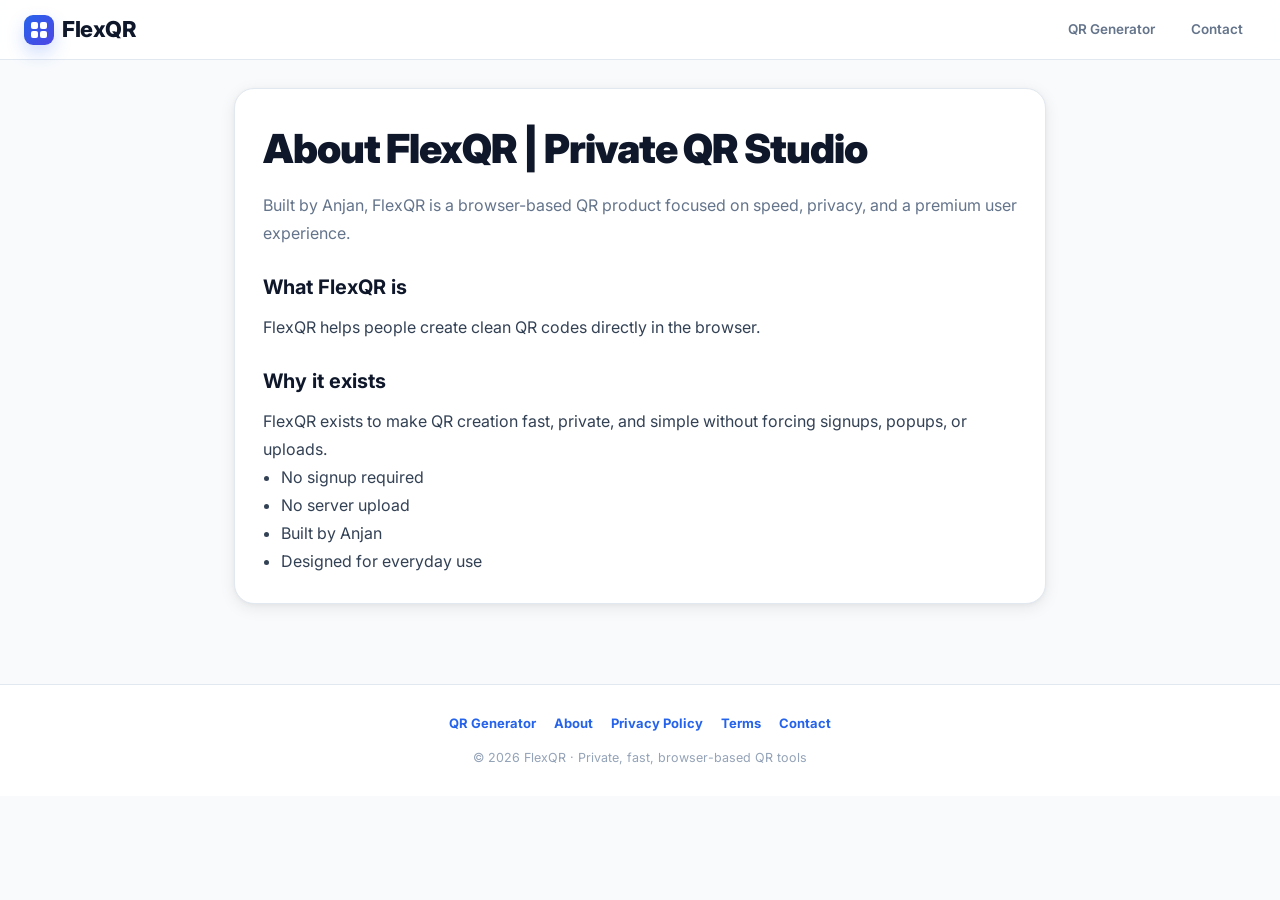
==== about.html @ efc8a1e5 "Initial FlexQR website upload" ====
<!DOCTYPE html>
<html lang="en">
<head>
<meta charset="UTF-8" />
<meta name="viewport" content="width=device-width, initial-scale=1.0" />
<title>About FlexQR | Private QR Studio | FlexQR</title>
<meta name="description" content="FlexQR page" />
<link rel="preconnect" href="https://fonts.googleapis.com" />
<link href="https://fonts.googleapis.com/css2?family=Inter:wght@300;400;500;600;700;800;900&display=swap" rel="stylesheet" />
<style>
  :root {
    --blue: #2563eb;
    --blue-light: #3b82f6;
    --blue-pale: #eff6ff;
    --blue-mid: #dbeafe;
    --ink: #0f172a;
    --ink-soft: #334155;
    --ink-muted: #64748b;
    --ink-faint: #94a3b8;
    --line: #e2e8f0;
    --line-soft: #f1f5f9;
    --white: #ffffff;
    --surface: #f8fafc;
    --card: #ffffff;
    --radius-sm: 8px;
    --radius: 14px;
    --radius-lg: 20px;
    --radius-xl: 28px;
    --shadow-sm: 0 1px 3px rgba(0,0,0,.06), 0 1px 2px rgba(0,0,0,.04);
    --shadow: 0 4px 16px rgba(0,0,0,.08), 0 1px 4px rgba(0,0,0,.04);
    --shadow-lg: 0 12px 40px rgba(0,0,0,.10), 0 4px 12px rgba(0,0,0,.06);
    --transition: 180ms cubic-bezier(.4,0,.2,1);
  }
  *,*::before,*::after{box-sizing:border-box;margin:0;padding:0}
  html{scroll-behavior:smooth;font-size:16px}
  body{font-family:'Inter',sans-serif;background:var(--surface);color:var(--ink);line-height:1.6;-webkit-font-smoothing:antialiased}
  a{text-decoration:none}
  .navbar{position:sticky;top:0;z-index:100;background:rgba(255,255,255,.88);backdrop-filter:blur(16px);border-bottom:1px solid var(--line);padding:0 24px;height:60px;display:flex;align-items:center;justify-content:space-between}
  .nav-logo{font-weight:800;font-size:22px;color:var(--ink);letter-spacing:-.5px;display:flex;align-items:center;gap:8px}
  .nav-logo-mark{width:30px;height:30px;border-radius:9px;background:linear-gradient(135deg,var(--blue),#4f46e5);display:inline-flex;align-items:center;justify-content:center;box-shadow:0 8px 18px rgba(37,99,235,.22);flex-shrink:0}
  .nav-logo-mark .qr-mini{width:16px;height:16px;display:grid;grid-template-columns:repeat(2,1fr);gap:2px}
  .nav-logo-mark .qr-mini span{width:7px;height:7px;border-radius:2px;background:#fff;display:block}
  .nav-links{display:flex;gap:10px;flex-wrap:wrap;align-items:center}
  .nav-link{font-size:13.5px;font-weight:600;color:var(--ink-muted);padding:7px 12px;border-radius:8px;border:1px solid transparent;transition:all var(--transition)}
  .nav-link:hover{color:var(--ink);background:var(--line-soft);border-color:var(--line)}
  .btn{display:inline-flex;align-items:center;justify-content:center;gap:8px;padding:10px 16px;border-radius:10px;border:none;cursor:pointer;font:inherit;font-weight:700;transition:all var(--transition)}
  .btn-primary{background:var(--blue);color:#fff;box-shadow:0 2px 8px rgba(37,99,235,.25)}
  .btn-primary:hover{background:#1d4ed8;transform:translateY(-1px);box-shadow:0 4px 16px rgba(37,99,235,.35)}
  .btn-outline{background:#fff;color:var(--ink-soft);border:1.5px solid var(--line)}
  .btn-outline:hover{border-color:var(--blue-light);color:var(--blue);background:var(--blue-pale)}
  .hero{padding:56px 24px 40px;background:linear-gradient(180deg,#fff 0%,var(--surface) 100%);text-align:center}
  .hero-badge{display:inline-flex;align-items:center;gap:6px;background:var(--blue-pale);color:var(--blue);font-size:12.5px;font-weight:700;padding:5px 12px;border-radius:999px;border:1px solid var(--blue-mid);margin-bottom:18px;letter-spacing:.3px}
  .hero h1{font-size:clamp(28px,5vw,44px);font-weight:800;letter-spacing:-1px;line-height:1.15;color:var(--ink);margin-bottom:12px}
  .hero h1 span{color:var(--blue)}
  .hero p{font-size:16px;color:var(--ink-muted);max-width:560px;margin:0 auto 18px}
  .wrap{max-width:1160px;margin:0 auto;padding:0 20px 80px}
  .grid{display:grid;grid-template-columns:1.02fr .98fr;gap:22px;align-items:start}
  .card{background:var(--card);border:1px solid var(--line);border-radius:var(--radius-lg);box-shadow:var(--shadow);overflow:hidden}
  .card-header{padding:18px 22px 16px;border-bottom:1px solid var(--line);display:flex;align-items:center;justify-content:space-between;gap:12px}
  .card-title{font-size:15px;font-weight:800;letter-spacing:-.2px}
  .card-sub{font-size:12px;color:var(--ink-faint);margin-top:3px}
  .content{padding:22px}
  .field{margin-bottom:16px}
  .label{display:block;font-size:12.5px;font-weight:700;color:var(--ink-soft);margin-bottom:6px;letter-spacing:.2px}
  .hint{font-size:11.5px;color:var(--ink-faint);margin-top:4px;line-height:1.45}
  .input,.select,.textarea{width:100%;padding:10px 13px;border:1px solid var(--line);border-radius:var(--radius-sm);font:inherit;font-size:13.5px;color:var(--ink);background:#fff;transition:border-color var(--transition),box-shadow var(--transition);outline:none;appearance:none}
  .input:focus,.select:focus,.textarea:focus{border-color:var(--blue-light);box-shadow:0 0 0 3px rgba(59,130,246,.12)}
  .textarea{min-height:84px;resize:vertical}
  .row-2{display:grid;grid-template-columns:1fr 1fr;gap:12px}
  .slider-row{display:flex;align-items:center;gap:12px}
  .slider{flex:1;-webkit-appearance:none;height:4px;background:var(--line);border-radius:999px;outline:none;cursor:pointer}
  .slider::-webkit-slider-thumb{-webkit-appearance:none;width:16px;height:16px;border-radius:50%;background:var(--blue);border:2px solid #fff;box-shadow:0 1px 4px rgba(37,99,235,.3)}
  .slider-val{font-size:12px;font-weight:700;color:var(--blue);min-width:36px;text-align:right}
  .color-row{display:flex;gap:10px;align-items:center}
  .color-swatch{width:38px;height:38px;border-radius:8px;border:2px solid var(--line);overflow:hidden;cursor:pointer;flex-shrink:0;position:relative}
  .color-swatch input[type="color"]{position:absolute;inset:-6px;width:calc(100% + 12px);height:calc(100% + 12px);border:none;padding:0;cursor:pointer;opacity:0}
  .color-preview{width:100%;height:100%;border-radius:6px}
  .upload-zone{border:2px dashed var(--line);border-radius:var(--radius);padding:20px 16px;text-align:center;cursor:pointer;transition:all var(--transition);background:var(--surface)}
  .upload-zone:hover,.upload-zone.dragover{border-color:var(--blue-light);background:var(--blue-pale)}
  .upload-zone input[type=file]{display:none}
  .upload-icon{font-size:26px;margin-bottom:6px}
  .upload-text{font-size:13px;font-weight:700;color:var(--ink-soft)}
  .upload-hint{font-size:11.5px;color:var(--ink-faint);margin-top:3px;line-height:1.45}
  .layer-list{display:flex;flex-direction:column;gap:8px;margin-top:8px}
  .layer-item{border:1px solid var(--line);background:#fff;border-radius:12px;padding:10px 12px;display:flex;justify-content:space-between;gap:10px;align-items:center;cursor:pointer;transition:all var(--transition)}
  .layer-item.active{border-color:var(--blue);background:var(--blue-pale)}
  .layer-item small{color:var(--ink-faint)}
  .workspace-card{background:var(--surface);border:1px solid var(--line);border-radius:var(--radius-lg);box-shadow:var(--shadow);overflow:hidden;position:sticky;top:76px}
  .workspace-toolbar{padding:12px 14px;border-bottom:1px solid var(--line);display:flex;gap:8px;flex-wrap:wrap;background:#fff}
  .canvas-stage{min-height:620px;display:flex;align-items:center;justify-content:center;padding:20px;background:linear-gradient(180deg,#f8fafc,#eef2ff);position:relative;overflow:hidden}
  .canvas-area{width:min(100%,560px);aspect-ratio:1/1;background:#fff;border:1px solid var(--line);border-radius:18px;position:relative;overflow:hidden;box-shadow:0 20px 50px rgba(15,23,42,.08)}
  .stage-bg{position:absolute;inset:0;background:#fff;background-size:cover;background-position:center;opacity:1}
  .layer{position:absolute;user-select:none;touch-action:none;cursor:grab;transform-origin:center center}
  .layer.selected{outline:2px solid var(--blue);outline-offset:2px}
  .layer img{display:block;max-width:none;pointer-events:none}
  .layer .tag{position:absolute;left:0;top:-22px;font-size:11px;font-weight:700;color:var(--blue);background:#fff;border:1px solid var(--blue-mid);padding:2px 6px;border-radius:999px;display:none;white-space:nowrap}
  .layer.selected .tag{display:inline-flex}
  .handle{position:absolute;right:-7px;bottom:-7px;width:16px;height:16px;border-radius:50%;background:var(--blue);border:2px solid #fff;box-shadow:0 1px 4px rgba(37,99,235,.35);cursor:nwse-resize}
  .badge-row{display:flex;flex-wrap:wrap;gap:8px;margin-top:14px}
  .badge{display:inline-flex;align-items:center;gap:6px;background:#fff;border:1px solid var(--line);color:var(--ink-soft);padding:7px 10px;border-radius:999px;font-size:12px;font-weight:700}
  .badge strong{color:var(--blue)}
  .seo{max-width:860px;margin:0 auto 90px;padding:0 24px}
  .seo h2{font-size:28px;font-weight:800;letter-spacing:-.6px;color:var(--ink);text-align:center;margin-bottom:10px}
  .seo p.lead{text-align:center;color:var(--ink-muted);margin-bottom:28px}
  .seo-grid{display:grid;grid-template-columns:repeat(2,1fr);gap:18px}
  .seo-card{background:#fff;border:1px solid var(--line);border-radius:var(--radius-lg);padding:22px;box-shadow:var(--shadow-sm)}
  .seo-card h3{font-size:16px;font-weight:800;margin-bottom:8px}
  .faq-list{max-width:760px;margin:36px auto 0}
  .faq-item{border:1px solid var(--line);border-radius:14px;background:#fff;margin-bottom:10px;overflow:hidden;box-shadow:var(--shadow-sm)}
  .faq-q{width:100%;background:none;border:none;padding:16px 18px;text-align:left;display:flex;justify-content:space-between;align-items:center;gap:12px;font:inherit;font-size:14px;font-weight:700;color:var(--ink);cursor:pointer}
  .faq-a{max-height:0;overflow:hidden;transition:max-height .3s ease,padding .3s ease}
  .faq-item.open .faq-a{max-height:180px;padding:0 18px 16px}
  .footer{border-top:1px solid var(--line);padding:28px 24px;text-align:center;font-size:12.5px;color:var(--ink-faint);background:#fff}
  .footer-links{display:flex;gap:18px;justify-content:center;flex-wrap:wrap;margin-bottom:14px}
  .footer-links a{color:var(--blue);font-weight:700;font-size:13px}
  .section-strip{max-width:1160px;margin:0 auto 60px;padding:0 20px}
  .coming-strip-inner{border:1px solid var(--line);background:linear-gradient(180deg,#fff,var(--blue-pale));border-radius:20px;padding:16px 18px;box-shadow:var(--shadow-sm);display:flex;align-items:center;justify-content:space-between;gap:12px;flex-wrap:wrap}
  .coming-pill{display:inline-flex;align-items:center;background:#fff;border:1px solid var(--blue-mid);color:var(--blue);border-radius:999px;padding:6px 10px;font-size:12px;font-weight:800;letter-spacing:.2px}
  .coming-text{font-size:13px;color:var(--ink-soft);font-weight:600}
  @media (max-width: 980px){.grid{grid-template-columns:1fr}.workspace-card{position:static}.seo-grid{grid-template-columns:1fr}}
  @media (max-width: 640px){.hero{padding:36px 16px 28px}.row-2{grid-template-columns:1fr}.canvas-stage{min-height:520px;padding:12px}.workspace-toolbar,.content{padding:16px}.nav-links{gap:6px}.navbar{padding:0 16px}}

  .page{max-width:860px;margin:0 auto;padding:28px 24px 80px}
  .page-card{background:#fff;border:1px solid var(--line);border-radius:20px;box-shadow:var(--shadow);padding:28px}
  .page h1{font-size:clamp(28px,5vw,40px);font-weight:900;letter-spacing:-1px;margin-bottom:10px}
  .page p.lead{color:var(--ink-muted);margin-bottom:22px}
  .page h2{font-size:20px;margin:24px 0 10px}
  .page p,.page li{color:var(--ink-soft);line-height:1.75}
  .page ul{padding-left:18px}
</style>
</head>
<body>
<nav class="navbar">
  <a href="index.html" class="nav-logo"><span class="nav-logo-mark" aria-hidden="true"><span class="qr-mini"><span></span><span></span><span></span><span></span></span></span>FlexQR</a>
  <div class="nav-links"><a class="nav-link" href="index.html">QR Generator</a><a class="nav-link" href="contact.html">Contact</a></div>
</nav>
<div class="page">
  <div class="page-card">
    <h1>About FlexQR | Private QR Studio</h1>
    <p class="lead">Built by Anjan, FlexQR is a browser-based QR product focused on speed, privacy, and a premium user experience.</p>
    <h2>What FlexQR is</h2><p>FlexQR helps people create clean QR codes directly in the browser.</p><h2>Why it exists</h2><p>FlexQR exists to make QR creation fast, private, and simple without forcing signups, popups, or uploads.</p><ul><li>No signup required</li><li>No server upload</li><li>Built by Anjan</li><li>Designed for everyday use</li></ul>
  </div>
</div>
<footer class="footer">
  <div class="footer-links"><a href="index.html">QR Generator</a><a href="about.html">About</a><a href="privacy.html">Privacy Policy</a><a href="terms.html">Terms</a><a href="contact.html">Contact</a></div>
  <p>© 2026 FlexQR · Private, fast, browser-based QR tools</p>
</footer>
</body>
</html>
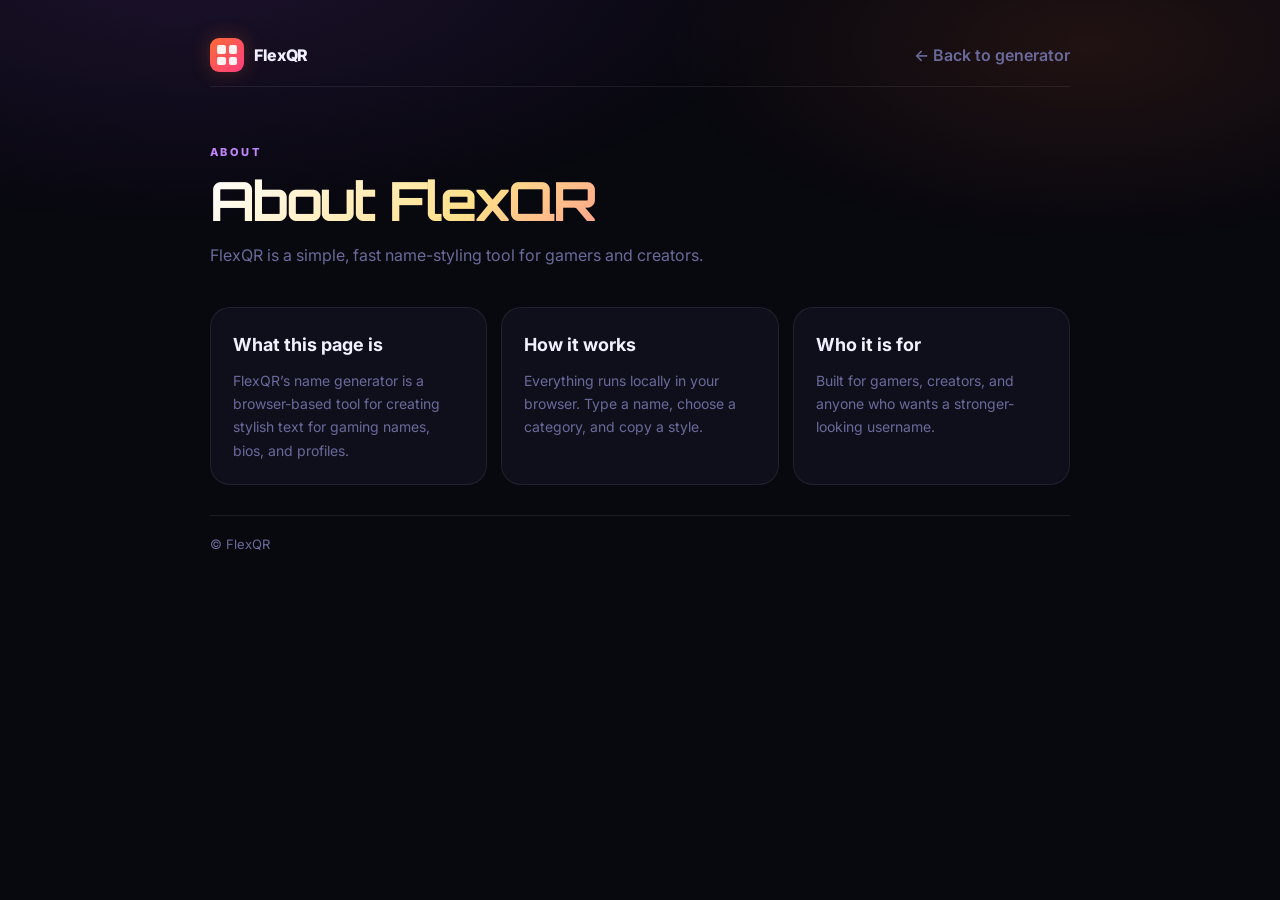
==== commit 4f07f622: "Add files via upload" ====
--- a/about.html
+++ b/about.html
@@ -1,149 +1,54 @@
 <!DOCTYPE html>
 <html lang="en">
 <head>
-<meta charset="UTF-8" />
-<meta name="viewport" content="width=device-width, initial-scale=1.0" />
-<title>About FlexQR | Private QR Studio | FlexQR</title>
-<meta name="description" content="FlexQR page" />
-<link rel="preconnect" href="https://fonts.googleapis.com" />
-<link href="https://fonts.googleapis.com/css2?family=Inter:wght@300;400;500;600;700;800;900&display=swap" rel="stylesheet" />
-<style>
-  :root {
-    --blue: #2563eb;
-    --blue-light: #3b82f6;
-    --blue-pale: #eff6ff;
-    --blue-mid: #dbeafe;
-    --ink: #0f172a;
-    --ink-soft: #334155;
-    --ink-muted: #64748b;
-    --ink-faint: #94a3b8;
-    --line: #e2e8f0;
-    --line-soft: #f1f5f9;
-    --white: #ffffff;
-    --surface: #f8fafc;
-    --card: #ffffff;
-    --radius-sm: 8px;
-    --radius: 14px;
-    --radius-lg: 20px;
-    --radius-xl: 28px;
-    --shadow-sm: 0 1px 3px rgba(0,0,0,.06), 0 1px 2px rgba(0,0,0,.04);
-    --shadow: 0 4px 16px rgba(0,0,0,.08), 0 1px 4px rgba(0,0,0,.04);
-    --shadow-lg: 0 12px 40px rgba(0,0,0,.10), 0 4px 12px rgba(0,0,0,.06);
-    --transition: 180ms cubic-bezier(.4,0,.2,1);
-  }
-  *,*::before,*::after{box-sizing:border-box;margin:0;padding:0}
-  html{scroll-behavior:smooth;font-size:16px}
-  body{font-family:'Inter',sans-serif;background:var(--surface);color:var(--ink);line-height:1.6;-webkit-font-smoothing:antialiased}
-  a{text-decoration:none}
-  .navbar{position:sticky;top:0;z-index:100;background:rgba(255,255,255,.88);backdrop-filter:blur(16px);border-bottom:1px solid var(--line);padding:0 24px;height:60px;display:flex;align-items:center;justify-content:space-between}
-  .nav-logo{font-weight:800;font-size:22px;color:var(--ink);letter-spacing:-.5px;display:flex;align-items:center;gap:8px}
-  .nav-logo-mark{width:30px;height:30px;border-radius:9px;background:linear-gradient(135deg,var(--blue),#4f46e5);display:inline-flex;align-items:center;justify-content:center;box-shadow:0 8px 18px rgba(37,99,235,.22);flex-shrink:0}
-  .nav-logo-mark .qr-mini{width:16px;height:16px;display:grid;grid-template-columns:repeat(2,1fr);gap:2px}
-  .nav-logo-mark .qr-mini span{width:7px;height:7px;border-radius:2px;background:#fff;display:block}
-  .nav-links{display:flex;gap:10px;flex-wrap:wrap;align-items:center}
-  .nav-link{font-size:13.5px;font-weight:600;color:var(--ink-muted);padding:7px 12px;border-radius:8px;border:1px solid transparent;transition:all var(--transition)}
-  .nav-link:hover{color:var(--ink);background:var(--line-soft);border-color:var(--line)}
-  .btn{display:inline-flex;align-items:center;justify-content:center;gap:8px;padding:10px 16px;border-radius:10px;border:none;cursor:pointer;font:inherit;font-weight:700;transition:all var(--transition)}
-  .btn-primary{background:var(--blue);color:#fff;box-shadow:0 2px 8px rgba(37,99,235,.25)}
-  .btn-primary:hover{background:#1d4ed8;transform:translateY(-1px);box-shadow:0 4px 16px rgba(37,99,235,.35)}
-  .btn-outline{background:#fff;color:var(--ink-soft);border:1.5px solid var(--line)}
-  .btn-outline:hover{border-color:var(--blue-light);color:var(--blue);background:var(--blue-pale)}
-  .hero{padding:56px 24px 40px;background:linear-gradient(180deg,#fff 0%,var(--surface) 100%);text-align:center}
-  .hero-badge{display:inline-flex;align-items:center;gap:6px;background:var(--blue-pale);color:var(--blue);font-size:12.5px;font-weight:700;padding:5px 12px;border-radius:999px;border:1px solid var(--blue-mid);margin-bottom:18px;letter-spacing:.3px}
-  .hero h1{font-size:clamp(28px,5vw,44px);font-weight:800;letter-spacing:-1px;line-height:1.15;color:var(--ink);margin-bottom:12px}
-  .hero h1 span{color:var(--blue)}
-  .hero p{font-size:16px;color:var(--ink-muted);max-width:560px;margin:0 auto 18px}
-  .wrap{max-width:1160px;margin:0 auto;padding:0 20px 80px}
-  .grid{display:grid;grid-template-columns:1.02fr .98fr;gap:22px;align-items:start}
-  .card{background:var(--card);border:1px solid var(--line);border-radius:var(--radius-lg);box-shadow:var(--shadow);overflow:hidden}
-  .card-header{padding:18px 22px 16px;border-bottom:1px solid var(--line);display:flex;align-items:center;justify-content:space-between;gap:12px}
-  .card-title{font-size:15px;font-weight:800;letter-spacing:-.2px}
-  .card-sub{font-size:12px;color:var(--ink-faint);margin-top:3px}
-  .content{padding:22px}
-  .field{margin-bottom:16px}
-  .label{display:block;font-size:12.5px;font-weight:700;color:var(--ink-soft);margin-bottom:6px;letter-spacing:.2px}
-  .hint{font-size:11.5px;color:var(--ink-faint);margin-top:4px;line-height:1.45}
-  .input,.select,.textarea{width:100%;padding:10px 13px;border:1px solid var(--line);border-radius:var(--radius-sm);font:inherit;font-size:13.5px;color:var(--ink);background:#fff;transition:border-color var(--transition),box-shadow var(--transition);outline:none;appearance:none}
-  .input:focus,.select:focus,.textarea:focus{border-color:var(--blue-light);box-shadow:0 0 0 3px rgba(59,130,246,.12)}
-  .textarea{min-height:84px;resize:vertical}
-  .row-2{display:grid;grid-template-columns:1fr 1fr;gap:12px}
-  .slider-row{display:flex;align-items:center;gap:12px}
-  .slider{flex:1;-webkit-appearance:none;height:4px;background:var(--line);border-radius:999px;outline:none;cursor:pointer}
-  .slider::-webkit-slider-thumb{-webkit-appearance:none;width:16px;height:16px;border-radius:50%;background:var(--blue);border:2px solid #fff;box-shadow:0 1px 4px rgba(37,99,235,.3)}
-  .slider-val{font-size:12px;font-weight:700;color:var(--blue);min-width:36px;text-align:right}
-  .color-row{display:flex;gap:10px;align-items:center}
-  .color-swatch{width:38px;height:38px;border-radius:8px;border:2px solid var(--line);overflow:hidden;cursor:pointer;flex-shrink:0;position:relative}
-  .color-swatch input[type="color"]{position:absolute;inset:-6px;width:calc(100% + 12px);height:calc(100% + 12px);border:none;padding:0;cursor:pointer;opacity:0}
-  .color-preview{width:100%;height:100%;border-radius:6px}
-  .upload-zone{border:2px dashed var(--line);border-radius:var(--radius);padding:20px 16px;text-align:center;cursor:pointer;transition:all var(--transition);background:var(--surface)}
-  .upload-zone:hover,.upload-zone.dragover{border-color:var(--blue-light);background:var(--blue-pale)}
-  .upload-zone input[type=file]{display:none}
-  .upload-icon{font-size:26px;margin-bottom:6px}
-  .upload-text{font-size:13px;font-weight:700;color:var(--ink-soft)}
-  .upload-hint{font-size:11.5px;color:var(--ink-faint);margin-top:3px;line-height:1.45}
-  .layer-list{display:flex;flex-direction:column;gap:8px;margin-top:8px}
-  .layer-item{border:1px solid var(--line);background:#fff;border-radius:12px;padding:10px 12px;display:flex;justify-content:space-between;gap:10px;align-items:center;cursor:pointer;transition:all var(--transition)}
-  .layer-item.active{border-color:var(--blue);background:var(--blue-pale)}
-  .layer-item small{color:var(--ink-faint)}
-  .workspace-card{background:var(--surface);border:1px solid var(--line);border-radius:var(--radius-lg);box-shadow:var(--shadow);overflow:hidden;position:sticky;top:76px}
-  .workspace-toolbar{padding:12px 14px;border-bottom:1px solid var(--line);display:flex;gap:8px;flex-wrap:wrap;background:#fff}
-  .canvas-stage{min-height:620px;display:flex;align-items:center;justify-content:center;padding:20px;background:linear-gradient(180deg,#f8fafc,#eef2ff);position:relative;overflow:hidden}
-  .canvas-area{width:min(100%,560px);aspect-ratio:1/1;background:#fff;border:1px solid var(--line);border-radius:18px;position:relative;overflow:hidden;box-shadow:0 20px 50px rgba(15,23,42,.08)}
-  .stage-bg{position:absolute;inset:0;background:#fff;background-size:cover;background-position:center;opacity:1}
-  .layer{position:absolute;user-select:none;touch-action:none;cursor:grab;transform-origin:center center}
-  .layer.selected{outline:2px solid var(--blue);outline-offset:2px}
-  .layer img{display:block;max-width:none;pointer-events:none}
-  .layer .tag{position:absolute;left:0;top:-22px;font-size:11px;font-weight:700;color:var(--blue);background:#fff;border:1px solid var(--blue-mid);padding:2px 6px;border-radius:999px;display:none;white-space:nowrap}
-  .layer.selected .tag{display:inline-flex}
-  .handle{position:absolute;right:-7px;bottom:-7px;width:16px;height:16px;border-radius:50%;background:var(--blue);border:2px solid #fff;box-shadow:0 1px 4px rgba(37,99,235,.35);cursor:nwse-resize}
-  .badge-row{display:flex;flex-wrap:wrap;gap:8px;margin-top:14px}
-  .badge{display:inline-flex;align-items:center;gap:6px;background:#fff;border:1px solid var(--line);color:var(--ink-soft);padding:7px 10px;border-radius:999px;font-size:12px;font-weight:700}
-  .badge strong{color:var(--blue)}
-  .seo{max-width:860px;margin:0 auto 90px;padding:0 24px}
-  .seo h2{font-size:28px;font-weight:800;letter-spacing:-.6px;color:var(--ink);text-align:center;margin-bottom:10px}
-  .seo p.lead{text-align:center;color:var(--ink-muted);margin-bottom:28px}
-  .seo-grid{display:grid;grid-template-columns:repeat(2,1fr);gap:18px}
-  .seo-card{background:#fff;border:1px solid var(--line);border-radius:var(--radius-lg);padding:22px;box-shadow:var(--shadow-sm)}
-  .seo-card h3{font-size:16px;font-weight:800;margin-bottom:8px}
-  .faq-list{max-width:760px;margin:36px auto 0}
-  .faq-item{border:1px solid var(--line);border-radius:14px;background:#fff;margin-bottom:10px;overflow:hidden;box-shadow:var(--shadow-sm)}
-  .faq-q{width:100%;background:none;border:none;padding:16px 18px;text-align:left;display:flex;justify-content:space-between;align-items:center;gap:12px;font:inherit;font-size:14px;font-weight:700;color:var(--ink);cursor:pointer}
-  .faq-a{max-height:0;overflow:hidden;transition:max-height .3s ease,padding .3s ease}
-  .faq-item.open .faq-a{max-height:180px;padding:0 18px 16px}
-  .footer{border-top:1px solid var(--line);padding:28px 24px;text-align:center;font-size:12.5px;color:var(--ink-faint);background:#fff}
-  .footer-links{display:flex;gap:18px;justify-content:center;flex-wrap:wrap;margin-bottom:14px}
-  .footer-links a{color:var(--blue);font-weight:700;font-size:13px}
-  .section-strip{max-width:1160px;margin:0 auto 60px;padding:0 20px}
-  .coming-strip-inner{border:1px solid var(--line);background:linear-gradient(180deg,#fff,var(--blue-pale));border-radius:20px;padding:16px 18px;box-shadow:var(--shadow-sm);display:flex;align-items:center;justify-content:space-between;gap:12px;flex-wrap:wrap}
-  .coming-pill{display:inline-flex;align-items:center;background:#fff;border:1px solid var(--blue-mid);color:var(--blue);border-radius:999px;padding:6px 10px;font-size:12px;font-weight:800;letter-spacing:.2px}
-  .coming-text{font-size:13px;color:var(--ink-soft);font-weight:600}
-  @media (max-width: 980px){.grid{grid-template-columns:1fr}.workspace-card{position:static}.seo-grid{grid-template-columns:1fr}}
-  @media (max-width: 640px){.hero{padding:36px 16px 28px}.row-2{grid-template-columns:1fr}.canvas-stage{min-height:520px;padding:12px}.workspace-toolbar,.content{padding:16px}.nav-links{gap:6px}.navbar{padding:0 16px}}
-
-  .page{max-width:860px;margin:0 auto;padding:28px 24px 80px}
-  .page-card{background:#fff;border:1px solid var(--line);border-radius:20px;box-shadow:var(--shadow);padding:28px}
-  .page h1{font-size:clamp(28px,5vw,40px);font-weight:900;letter-spacing:-1px;margin-bottom:10px}
-  .page p.lead{color:var(--ink-muted);margin-bottom:22px}
-  .page h2{font-size:20px;margin:24px 0 10px}
-  .page p,.page li{color:var(--ink-soft);line-height:1.75}
-  .page ul{padding-left:18px}
+  <meta charset="UTF-8" />
+  <meta name="viewport" content="width=device-width, initial-scale=1.0" />
+  <title>About FlexQR | FlexQR</title>
+  <meta name="robots" content="index,follow" />
+  <link rel="preconnect" href="https://fonts.googleapis.com" />
+  <link href="https://fonts.googleapis.com/css2?family=Orbitron:wght@500;600;700;800;900&family=Inter:wght@400;500;600;700;800&display=swap" rel="stylesheet" />
+  <style>
+    *,*::before,*::after{box-sizing:border-box;margin:0;padding:0}
+    :root{--bg:#08080f;--card:#0f0f1c;--text:#f0f0ff;--muted:#6a6a9a;--accent:#ff6b35;--accent2:#ff3d81;--border:rgba(255,255,255,.08)}
+    html{scroll-behavior:smooth}
+    body{font-family:Inter,system-ui,sans-serif;background:var(--bg);color:var(--text);min-height:100vh;line-height:1.65;overflow-x:hidden}
+    body::before{content:'';position:fixed;inset:0;background:radial-gradient(ellipse 80% 50% at 15% -5%, rgba(168,85,247,0.13) 0%, transparent 60%),radial-gradient(ellipse 60% 40% at 85% 5%, rgba(255,107,53,0.10) 0%, transparent 55%);pointer-events:none;z-index:0}
+    .wrap{position:relative;z-index:1;max-width:900px;margin:0 auto;padding:24px 20px 64px}
+    .top{display:flex;justify-content:space-between;align-items:center;gap:16px;margin-bottom:28px;padding:14px 0;border-bottom:1px solid var(--border)}
+    .brand{display:flex;align-items:center;gap:10px;text-decoration:none;color:var(--text);font-weight:800;letter-spacing:-.02em}
+    .mark{width:34px;height:34px;border-radius:9px;background:linear-gradient(135deg,var(--accent),var(--accent2));display:grid;grid-template-columns:1fr 1fr;gap:3px;padding:7px;box-shadow:0 0 20px rgba(255,107,53,.25)}
+    .mark span{background:rgba(255,255,255,.92);border-radius:2px}
+    .back{color:var(--muted);text-decoration:none;font-weight:600}
+    .back:hover{color:var(--text)}
+    .hero{padding:22px 0 10px}
+    .eyebrow{display:inline-flex;gap:8px;align-items:center;font-size:11px;font-weight:800;letter-spacing:.22em;text-transform:uppercase;color:#c084fc;margin-bottom:12px}
+    h1{font-family:Orbitron,Inter,sans-serif;font-size:clamp(30px,5vw,54px);line-height:1.02;letter-spacing:-.05em;margin-bottom:14px;background:linear-gradient(135deg,#fff 0%,#ffe08a 32%,#ff5f8a 67%,#a855f7 100%);-webkit-background-clip:text;background-clip:text;-webkit-text-fill-color:transparent}
+    .lead{max-width:760px;color:var(--muted);font-size:16px}
+    .grid{display:grid;grid-template-columns:repeat(auto-fit,minmax(240px,1fr));gap:14px;margin-top:28px}
+    .card{background:var(--card);border:1px solid var(--border);border-radius:20px;padding:22px}
+    .card h2{font-size:18px;margin-bottom:10px}
+    .card p, .card li{color:var(--muted);font-size:14px}
+    .card ul{padding-left:18px;margin-top:8px}
+    .footer{margin-top:30px;color:var(--muted);font-size:13px;padding-top:18px;border-top:1px solid var(--border)}
 </style>
 </head>
 <body>
-<nav class="navbar">
-  <a href="index.html" class="nav-logo"><span class="nav-logo-mark" aria-hidden="true"><span class="qr-mini"><span></span><span></span><span></span><span></span></span></span>FlexQR</a>
-  <div class="nav-links"><a class="nav-link" href="index.html">QR Generator</a><a class="nav-link" href="contact.html">Contact</a></div>
-</nav>
-<div class="page">
-  <div class="page-card">
-    <h1>About FlexQR | Private QR Studio</h1>
-    <p class="lead">Built by Anjan, FlexQR is a browser-based QR product focused on speed, privacy, and a premium user experience.</p>
-    <h2>What FlexQR is</h2><p>FlexQR helps people create clean QR codes directly in the browser.</p><h2>Why it exists</h2><p>FlexQR exists to make QR creation fast, private, and simple without forcing signups, popups, or uploads.</p><ul><li>No signup required</li><li>No server upload</li><li>Built by Anjan</li><li>Designed for everyday use</li></ul>
+  <div class="wrap">
+    <div class="top">
+      <a class="brand" href="name-generator.html"><span class="mark"><span></span><span></span><span></span><span></span></span>FlexQR</a>
+      <a class="back" href="name-generator.html">← Back to generator</a>
+    </div>
+    <div class="hero">
+      <div class="eyebrow">About</div>
+      <h1>About FlexQR</h1>
+      <p class="lead">FlexQR is a simple, fast name-styling tool for gamers and creators.</p>
+    </div>
+    <div class="grid">
+      <div class="card"><h2>What this page is</h2><p>FlexQR’s name generator is a browser-based tool for creating stylish text for gaming names, bios, and profiles.</p></div>
+      <div class="card"><h2>How it works</h2><p>Everything runs locally in your browser. Type a name, choose a category, and copy a style.</p></div>
+      <div class="card"><h2>Who it is for</h2><p>Built for gamers, creators, and anyone who wants a stronger-looking username.</p></div>
+</div>
+    <div class="footer">© FlexQR</div>
   </div>
-</div>
-<footer class="footer">
-  <div class="footer-links"><a href="index.html">QR Generator</a><a href="about.html">About</a><a href="privacy.html">Privacy Policy</a><a href="terms.html">Terms</a><a href="contact.html">Contact</a></div>
-  <p>© 2026 FlexQR · Private, fast, browser-based QR tools</p>
-</footer>
 </body>
-</html>
+</html>
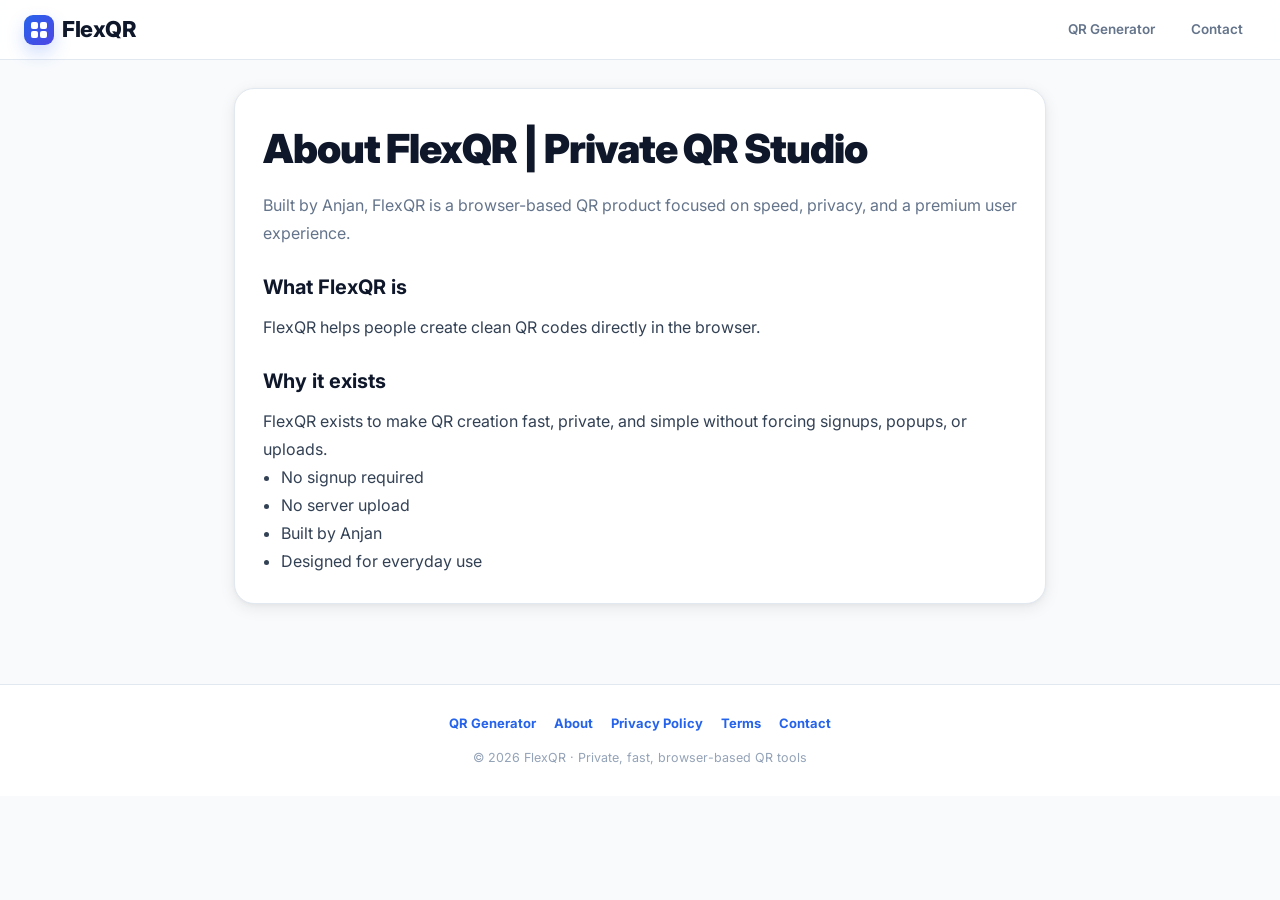
==== commit bbc5b30e: "Add files via upload" ====
--- a/about.html
+++ b/about.html
@@ -1,54 +1,149 @@
 <!DOCTYPE html>
 <html lang="en">
 <head>
-  <meta charset="UTF-8" />
-  <meta name="viewport" content="width=device-width, initial-scale=1.0" />
-  <title>About FlexQR | FlexQR</title>
-  <meta name="robots" content="index,follow" />
-  <link rel="preconnect" href="https://fonts.googleapis.com" />
-  <link href="https://fonts.googleapis.com/css2?family=Orbitron:wght@500;600;700;800;900&family=Inter:wght@400;500;600;700;800&display=swap" rel="stylesheet" />
-  <style>
-    *,*::before,*::after{box-sizing:border-box;margin:0;padding:0}
-    :root{--bg:#08080f;--card:#0f0f1c;--text:#f0f0ff;--muted:#6a6a9a;--accent:#ff6b35;--accent2:#ff3d81;--border:rgba(255,255,255,.08)}
-    html{scroll-behavior:smooth}
-    body{font-family:Inter,system-ui,sans-serif;background:var(--bg);color:var(--text);min-height:100vh;line-height:1.65;overflow-x:hidden}
-    body::before{content:'';position:fixed;inset:0;background:radial-gradient(ellipse 80% 50% at 15% -5%, rgba(168,85,247,0.13) 0%, transparent 60%),radial-gradient(ellipse 60% 40% at 85% 5%, rgba(255,107,53,0.10) 0%, transparent 55%);pointer-events:none;z-index:0}
-    .wrap{position:relative;z-index:1;max-width:900px;margin:0 auto;padding:24px 20px 64px}
-    .top{display:flex;justify-content:space-between;align-items:center;gap:16px;margin-bottom:28px;padding:14px 0;border-bottom:1px solid var(--border)}
-    .brand{display:flex;align-items:center;gap:10px;text-decoration:none;color:var(--text);font-weight:800;letter-spacing:-.02em}
-    .mark{width:34px;height:34px;border-radius:9px;background:linear-gradient(135deg,var(--accent),var(--accent2));display:grid;grid-template-columns:1fr 1fr;gap:3px;padding:7px;box-shadow:0 0 20px rgba(255,107,53,.25)}
-    .mark span{background:rgba(255,255,255,.92);border-radius:2px}
-    .back{color:var(--muted);text-decoration:none;font-weight:600}
-    .back:hover{color:var(--text)}
-    .hero{padding:22px 0 10px}
-    .eyebrow{display:inline-flex;gap:8px;align-items:center;font-size:11px;font-weight:800;letter-spacing:.22em;text-transform:uppercase;color:#c084fc;margin-bottom:12px}
-    h1{font-family:Orbitron,Inter,sans-serif;font-size:clamp(30px,5vw,54px);line-height:1.02;letter-spacing:-.05em;margin-bottom:14px;background:linear-gradient(135deg,#fff 0%,#ffe08a 32%,#ff5f8a 67%,#a855f7 100%);-webkit-background-clip:text;background-clip:text;-webkit-text-fill-color:transparent}
-    .lead{max-width:760px;color:var(--muted);font-size:16px}
-    .grid{display:grid;grid-template-columns:repeat(auto-fit,minmax(240px,1fr));gap:14px;margin-top:28px}
-    .card{background:var(--card);border:1px solid var(--border);border-radius:20px;padding:22px}
-    .card h2{font-size:18px;margin-bottom:10px}
-    .card p, .card li{color:var(--muted);font-size:14px}
-    .card ul{padding-left:18px;margin-top:8px}
-    .footer{margin-top:30px;color:var(--muted);font-size:13px;padding-top:18px;border-top:1px solid var(--border)}
+<meta charset="UTF-8" />
+<meta name="viewport" content="width=device-width, initial-scale=1.0" />
+<title>About FlexQR | Private QR Studio | FlexQR</title>
+<meta name="description" content="FlexQR page" />
+<link rel="preconnect" href="https://fonts.googleapis.com" />
+<link href="https://fonts.googleapis.com/css2?family=Inter:wght@300;400;500;600;700;800;900&display=swap" rel="stylesheet" />
+<style>
+  :root {
+    --blue: #2563eb;
+    --blue-light: #3b82f6;
+    --blue-pale: #eff6ff;
+    --blue-mid: #dbeafe;
+    --ink: #0f172a;
+    --ink-soft: #334155;
+    --ink-muted: #64748b;
+    --ink-faint: #94a3b8;
+    --line: #e2e8f0;
+    --line-soft: #f1f5f9;
+    --white: #ffffff;
+    --surface: #f8fafc;
+    --card: #ffffff;
+    --radius-sm: 8px;
+    --radius: 14px;
+    --radius-lg: 20px;
+    --radius-xl: 28px;
+    --shadow-sm: 0 1px 3px rgba(0,0,0,.06), 0 1px 2px rgba(0,0,0,.04);
+    --shadow: 0 4px 16px rgba(0,0,0,.08), 0 1px 4px rgba(0,0,0,.04);
+    --shadow-lg: 0 12px 40px rgba(0,0,0,.10), 0 4px 12px rgba(0,0,0,.06);
+    --transition: 180ms cubic-bezier(.4,0,.2,1);
+  }
+  *,*::before,*::after{box-sizing:border-box;margin:0;padding:0}
+  html{scroll-behavior:smooth;font-size:16px}
+  body{font-family:'Inter',sans-serif;background:var(--surface);color:var(--ink);line-height:1.6;-webkit-font-smoothing:antialiased}
+  a{text-decoration:none}
+  .navbar{position:sticky;top:0;z-index:100;background:rgba(255,255,255,.88);backdrop-filter:blur(16px);border-bottom:1px solid var(--line);padding:0 24px;height:60px;display:flex;align-items:center;justify-content:space-between}
+  .nav-logo{font-weight:800;font-size:22px;color:var(--ink);letter-spacing:-.5px;display:flex;align-items:center;gap:8px}
+  .nav-logo-mark{width:30px;height:30px;border-radius:9px;background:linear-gradient(135deg,var(--blue),#4f46e5);display:inline-flex;align-items:center;justify-content:center;box-shadow:0 8px 18px rgba(37,99,235,.22);flex-shrink:0}
+  .nav-logo-mark .qr-mini{width:16px;height:16px;display:grid;grid-template-columns:repeat(2,1fr);gap:2px}
+  .nav-logo-mark .qr-mini span{width:7px;height:7px;border-radius:2px;background:#fff;display:block}
+  .nav-links{display:flex;gap:10px;flex-wrap:wrap;align-items:center}
+  .nav-link{font-size:13.5px;font-weight:600;color:var(--ink-muted);padding:7px 12px;border-radius:8px;border:1px solid transparent;transition:all var(--transition)}
+  .nav-link:hover{color:var(--ink);background:var(--line-soft);border-color:var(--line)}
+  .btn{display:inline-flex;align-items:center;justify-content:center;gap:8px;padding:10px 16px;border-radius:10px;border:none;cursor:pointer;font:inherit;font-weight:700;transition:all var(--transition)}
+  .btn-primary{background:var(--blue);color:#fff;box-shadow:0 2px 8px rgba(37,99,235,.25)}
+  .btn-primary:hover{background:#1d4ed8;transform:translateY(-1px);box-shadow:0 4px 16px rgba(37,99,235,.35)}
+  .btn-outline{background:#fff;color:var(--ink-soft);border:1.5px solid var(--line)}
+  .btn-outline:hover{border-color:var(--blue-light);color:var(--blue);background:var(--blue-pale)}
+  .hero{padding:56px 24px 40px;background:linear-gradient(180deg,#fff 0%,var(--surface) 100%);text-align:center}
+  .hero-badge{display:inline-flex;align-items:center;gap:6px;background:var(--blue-pale);color:var(--blue);font-size:12.5px;font-weight:700;padding:5px 12px;border-radius:999px;border:1px solid var(--blue-mid);margin-bottom:18px;letter-spacing:.3px}
+  .hero h1{font-size:clamp(28px,5vw,44px);font-weight:800;letter-spacing:-1px;line-height:1.15;color:var(--ink);margin-bottom:12px}
+  .hero h1 span{color:var(--blue)}
+  .hero p{font-size:16px;color:var(--ink-muted);max-width:560px;margin:0 auto 18px}
+  .wrap{max-width:1160px;margin:0 auto;padding:0 20px 80px}
+  .grid{display:grid;grid-template-columns:1.02fr .98fr;gap:22px;align-items:start}
+  .card{background:var(--card);border:1px solid var(--line);border-radius:var(--radius-lg);box-shadow:var(--shadow);overflow:hidden}
+  .card-header{padding:18px 22px 16px;border-bottom:1px solid var(--line);display:flex;align-items:center;justify-content:space-between;gap:12px}
+  .card-title{font-size:15px;font-weight:800;letter-spacing:-.2px}
+  .card-sub{font-size:12px;color:var(--ink-faint);margin-top:3px}
+  .content{padding:22px}
+  .field{margin-bottom:16px}
+  .label{display:block;font-size:12.5px;font-weight:700;color:var(--ink-soft);margin-bottom:6px;letter-spacing:.2px}
+  .hint{font-size:11.5px;color:var(--ink-faint);margin-top:4px;line-height:1.45}
+  .input,.select,.textarea{width:100%;padding:10px 13px;border:1px solid var(--line);border-radius:var(--radius-sm);font:inherit;font-size:13.5px;color:var(--ink);background:#fff;transition:border-color var(--transition),box-shadow var(--transition);outline:none;appearance:none}
+  .input:focus,.select:focus,.textarea:focus{border-color:var(--blue-light);box-shadow:0 0 0 3px rgba(59,130,246,.12)}
+  .textarea{min-height:84px;resize:vertical}
+  .row-2{display:grid;grid-template-columns:1fr 1fr;gap:12px}
+  .slider-row{display:flex;align-items:center;gap:12px}
+  .slider{flex:1;-webkit-appearance:none;height:4px;background:var(--line);border-radius:999px;outline:none;cursor:pointer}
+  .slider::-webkit-slider-thumb{-webkit-appearance:none;width:16px;height:16px;border-radius:50%;background:var(--blue);border:2px solid #fff;box-shadow:0 1px 4px rgba(37,99,235,.3)}
+  .slider-val{font-size:12px;font-weight:700;color:var(--blue);min-width:36px;text-align:right}
+  .color-row{display:flex;gap:10px;align-items:center}
+  .color-swatch{width:38px;height:38px;border-radius:8px;border:2px solid var(--line);overflow:hidden;cursor:pointer;flex-shrink:0;position:relative}
+  .color-swatch input[type="color"]{position:absolute;inset:-6px;width:calc(100% + 12px);height:calc(100% + 12px);border:none;padding:0;cursor:pointer;opacity:0}
+  .color-preview{width:100%;height:100%;border-radius:6px}
+  .upload-zone{border:2px dashed var(--line);border-radius:var(--radius);padding:20px 16px;text-align:center;cursor:pointer;transition:all var(--transition);background:var(--surface)}
+  .upload-zone:hover,.upload-zone.dragover{border-color:var(--blue-light);background:var(--blue-pale)}
+  .upload-zone input[type=file]{display:none}
+  .upload-icon{font-size:26px;margin-bottom:6px}
+  .upload-text{font-size:13px;font-weight:700;color:var(--ink-soft)}
+  .upload-hint{font-size:11.5px;color:var(--ink-faint);margin-top:3px;line-height:1.45}
+  .layer-list{display:flex;flex-direction:column;gap:8px;margin-top:8px}
+  .layer-item{border:1px solid var(--line);background:#fff;border-radius:12px;padding:10px 12px;display:flex;justify-content:space-between;gap:10px;align-items:center;cursor:pointer;transition:all var(--transition)}
+  .layer-item.active{border-color:var(--blue);background:var(--blue-pale)}
+  .layer-item small{color:var(--ink-faint)}
+  .workspace-card{background:var(--surface);border:1px solid var(--line);border-radius:var(--radius-lg);box-shadow:var(--shadow);overflow:hidden;position:sticky;top:76px}
+  .workspace-toolbar{padding:12px 14px;border-bottom:1px solid var(--line);display:flex;gap:8px;flex-wrap:wrap;background:#fff}
+  .canvas-stage{min-height:620px;display:flex;align-items:center;justify-content:center;padding:20px;background:linear-gradient(180deg,#f8fafc,#eef2ff);position:relative;overflow:hidden}
+  .canvas-area{width:min(100%,560px);aspect-ratio:1/1;background:#fff;border:1px solid var(--line);border-radius:18px;position:relative;overflow:hidden;box-shadow:0 20px 50px rgba(15,23,42,.08)}
+  .stage-bg{position:absolute;inset:0;background:#fff;background-size:cover;background-position:center;opacity:1}
+  .layer{position:absolute;user-select:none;touch-action:none;cursor:grab;transform-origin:center center}
+  .layer.selected{outline:2px solid var(--blue);outline-offset:2px}
+  .layer img{display:block;max-width:none;pointer-events:none}
+  .layer .tag{position:absolute;left:0;top:-22px;font-size:11px;font-weight:700;color:var(--blue);background:#fff;border:1px solid var(--blue-mid);padding:2px 6px;border-radius:999px;display:none;white-space:nowrap}
+  .layer.selected .tag{display:inline-flex}
+  .handle{position:absolute;right:-7px;bottom:-7px;width:16px;height:16px;border-radius:50%;background:var(--blue);border:2px solid #fff;box-shadow:0 1px 4px rgba(37,99,235,.35);cursor:nwse-resize}
+  .badge-row{display:flex;flex-wrap:wrap;gap:8px;margin-top:14px}
+  .badge{display:inline-flex;align-items:center;gap:6px;background:#fff;border:1px solid var(--line);color:var(--ink-soft);padding:7px 10px;border-radius:999px;font-size:12px;font-weight:700}
+  .badge strong{color:var(--blue)}
+  .seo{max-width:860px;margin:0 auto 90px;padding:0 24px}
+  .seo h2{font-size:28px;font-weight:800;letter-spacing:-.6px;color:var(--ink);text-align:center;margin-bottom:10px}
+  .seo p.lead{text-align:center;color:var(--ink-muted);margin-bottom:28px}
+  .seo-grid{display:grid;grid-template-columns:repeat(2,1fr);gap:18px}
+  .seo-card{background:#fff;border:1px solid var(--line);border-radius:var(--radius-lg);padding:22px;box-shadow:var(--shadow-sm)}
+  .seo-card h3{font-size:16px;font-weight:800;margin-bottom:8px}
+  .faq-list{max-width:760px;margin:36px auto 0}
+  .faq-item{border:1px solid var(--line);border-radius:14px;background:#fff;margin-bottom:10px;overflow:hidden;box-shadow:var(--shadow-sm)}
+  .faq-q{width:100%;background:none;border:none;padding:16px 18px;text-align:left;display:flex;justify-content:space-between;align-items:center;gap:12px;font:inherit;font-size:14px;font-weight:700;color:var(--ink);cursor:pointer}
+  .faq-a{max-height:0;overflow:hidden;transition:max-height .3s ease,padding .3s ease}
+  .faq-item.open .faq-a{max-height:180px;padding:0 18px 16px}
+  .footer{border-top:1px solid var(--line);padding:28px 24px;text-align:center;font-size:12.5px;color:var(--ink-faint);background:#fff}
+  .footer-links{display:flex;gap:18px;justify-content:center;flex-wrap:wrap;margin-bottom:14px}
+  .footer-links a{color:var(--blue);font-weight:700;font-size:13px}
+  .section-strip{max-width:1160px;margin:0 auto 60px;padding:0 20px}
+  .coming-strip-inner{border:1px solid var(--line);background:linear-gradient(180deg,#fff,var(--blue-pale));border-radius:20px;padding:16px 18px;box-shadow:var(--shadow-sm);display:flex;align-items:center;justify-content:space-between;gap:12px;flex-wrap:wrap}
+  .coming-pill{display:inline-flex;align-items:center;background:#fff;border:1px solid var(--blue-mid);color:var(--blue);border-radius:999px;padding:6px 10px;font-size:12px;font-weight:800;letter-spacing:.2px}
+  .coming-text{font-size:13px;color:var(--ink-soft);font-weight:600}
+  @media (max-width: 980px){.grid{grid-template-columns:1fr}.workspace-card{position:static}.seo-grid{grid-template-columns:1fr}}
+  @media (max-width: 640px){.hero{padding:36px 16px 28px}.row-2{grid-template-columns:1fr}.canvas-stage{min-height:520px;padding:12px}.workspace-toolbar,.content{padding:16px}.nav-links{gap:6px}.navbar{padding:0 16px}}
+
+  .page{max-width:860px;margin:0 auto;padding:28px 24px 80px}
+  .page-card{background:#fff;border:1px solid var(--line);border-radius:20px;box-shadow:var(--shadow);padding:28px}
+  .page h1{font-size:clamp(28px,5vw,40px);font-weight:900;letter-spacing:-1px;margin-bottom:10px}
+  .page p.lead{color:var(--ink-muted);margin-bottom:22px}
+  .page h2{font-size:20px;margin:24px 0 10px}
+  .page p,.page li{color:var(--ink-soft);line-height:1.75}
+  .page ul{padding-left:18px}
 </style>
 </head>
 <body>
-  <div class="wrap">
-    <div class="top">
-      <a class="brand" href="name-generator.html"><span class="mark"><span></span><span></span><span></span><span></span></span>FlexQR</a>
-      <a class="back" href="name-generator.html">← Back to generator</a>
-    </div>
-    <div class="hero">
-      <div class="eyebrow">About</div>
-      <h1>About FlexQR</h1>
-      <p class="lead">FlexQR is a simple, fast name-styling tool for gamers and creators.</p>
-    </div>
-    <div class="grid">
-      <div class="card"><h2>What this page is</h2><p>FlexQR’s name generator is a browser-based tool for creating stylish text for gaming names, bios, and profiles.</p></div>
-      <div class="card"><h2>How it works</h2><p>Everything runs locally in your browser. Type a name, choose a category, and copy a style.</p></div>
-      <div class="card"><h2>Who it is for</h2><p>Built for gamers, creators, and anyone who wants a stronger-looking username.</p></div>
+<nav class="navbar">
+  <a href="index.html" class="nav-logo"><span class="nav-logo-mark" aria-hidden="true"><span class="qr-mini"><span></span><span></span><span></span><span></span></span></span>FlexQR</a>
+  <div class="nav-links"><a class="nav-link" href="index.html">QR Generator</a><a class="nav-link" href="contact.html">Contact</a></div>
+</nav>
+<div class="page">
+  <div class="page-card">
+    <h1>About FlexQR | Private QR Studio</h1>
+    <p class="lead">Built by Anjan, FlexQR is a browser-based QR product focused on speed, privacy, and a premium user experience.</p>
+    <h2>What FlexQR is</h2><p>FlexQR helps people create clean QR codes directly in the browser.</p><h2>Why it exists</h2><p>FlexQR exists to make QR creation fast, private, and simple without forcing signups, popups, or uploads.</p><ul><li>No signup required</li><li>No server upload</li><li>Built by Anjan</li><li>Designed for everyday use</li></ul>
+  </div>
 </div>
-    <div class="footer">© FlexQR</div>
-  </div>
+<footer class="footer">
+  <div class="footer-links"><a href="index.html">QR Generator</a><a href="about.html">About</a><a href="privacy.html">Privacy Policy</a><a href="terms.html">Terms</a><a href="contact.html">Contact</a></div>
+  <p>© 2026 FlexQR · Private, fast, browser-based QR tools</p>
+</footer>
 </body>
-</html>+</html>
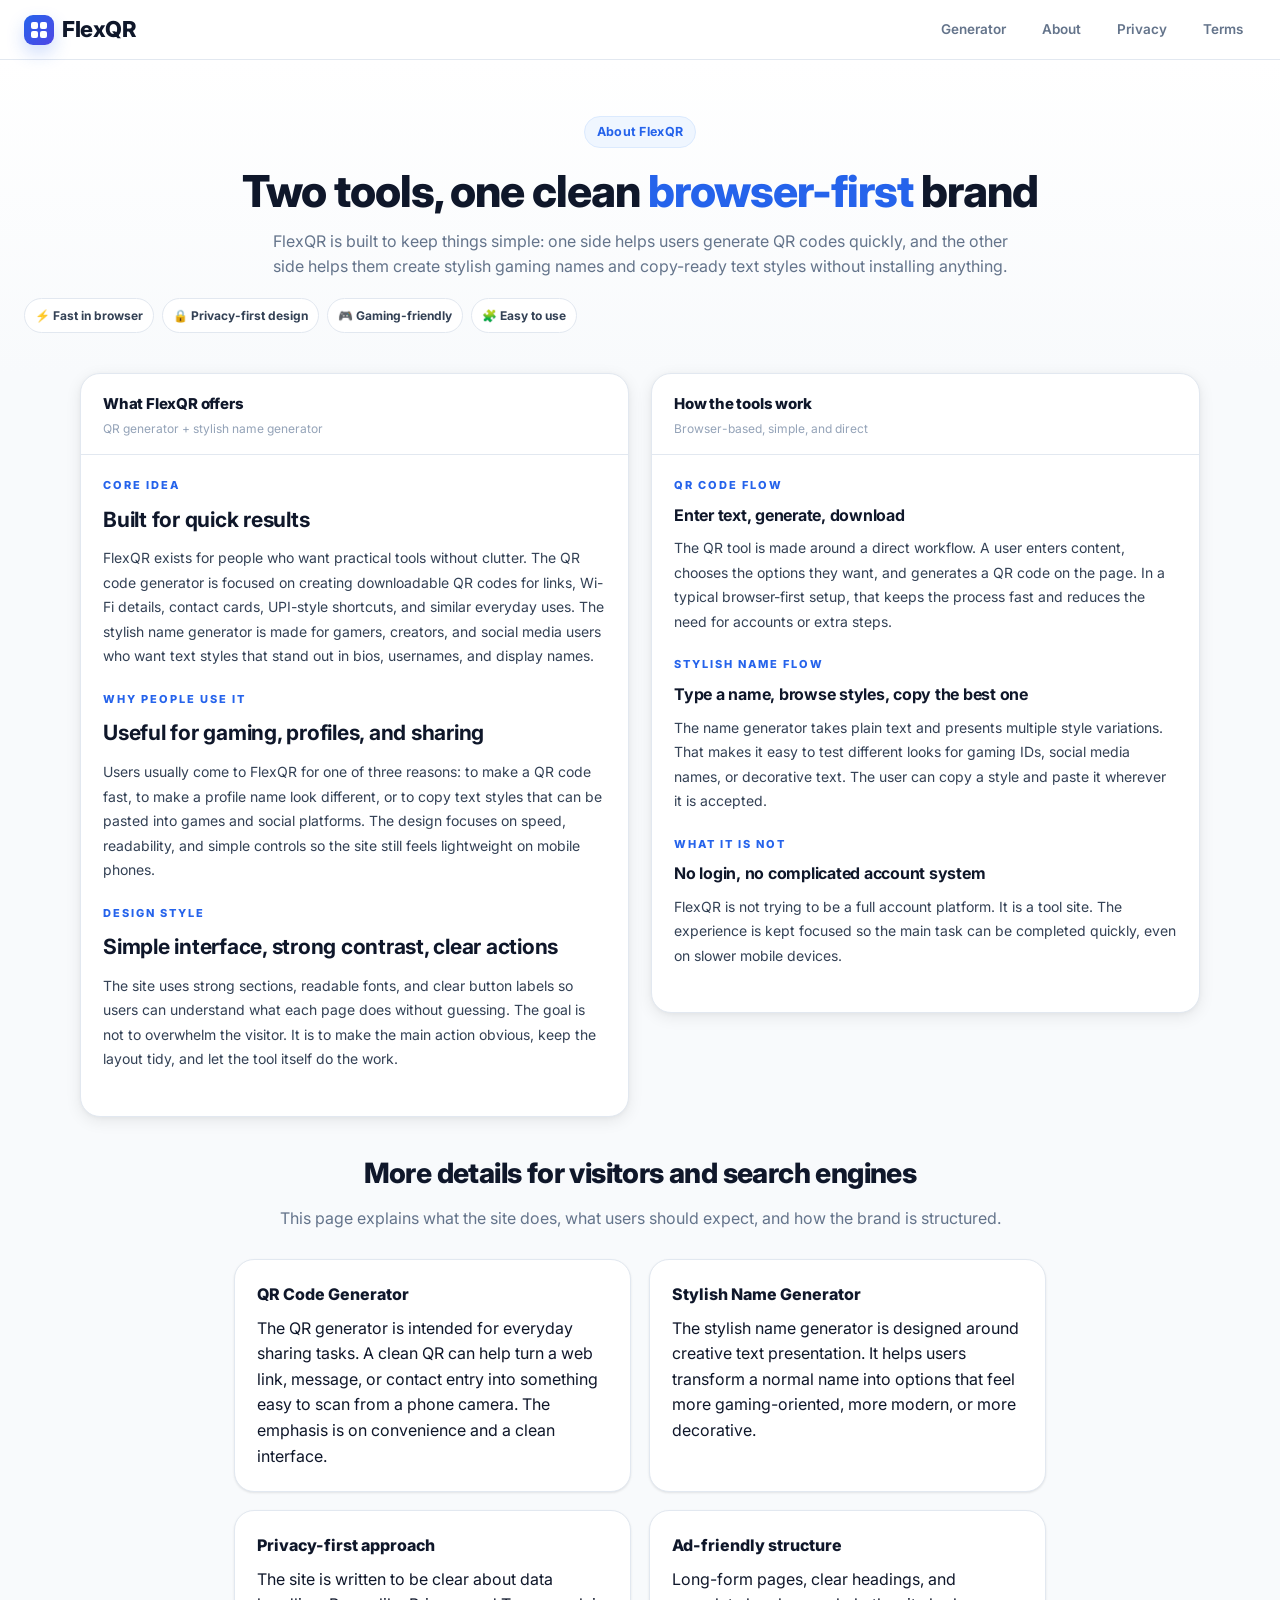
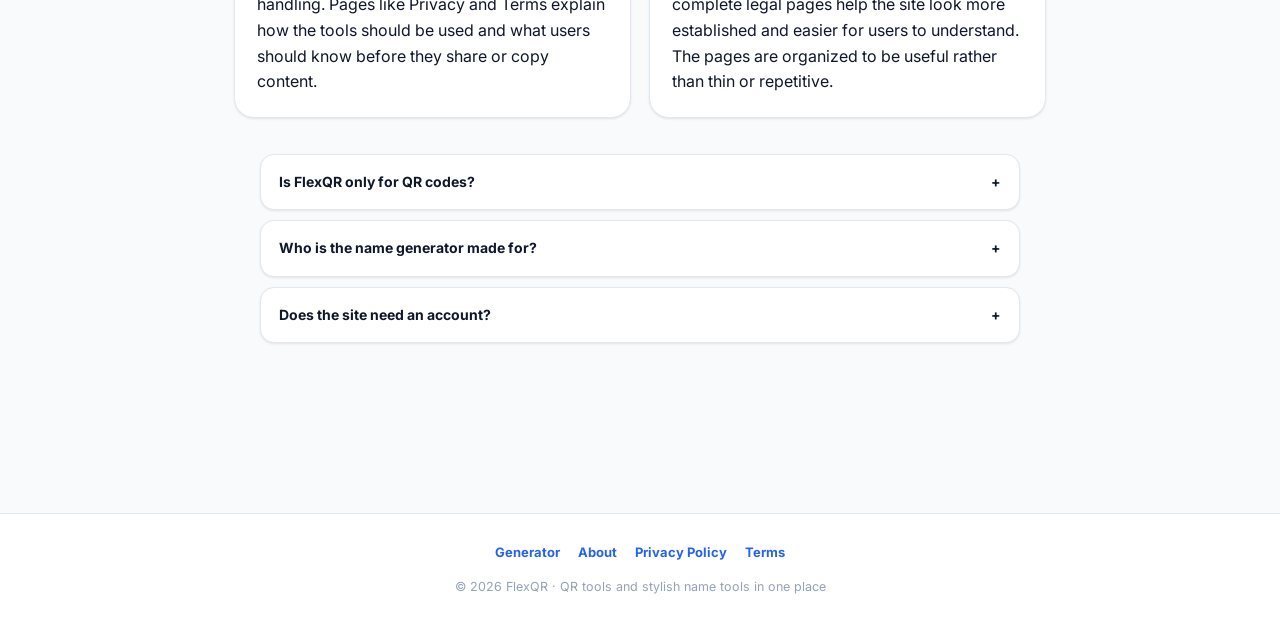
==== commit 41ed25d9: "Add files via upload" ====
--- a/about.html
+++ b/about.html
@@ -3,8 +3,8 @@
 <head>
 <meta charset="UTF-8" />
 <meta name="viewport" content="width=device-width, initial-scale=1.0" />
-<title>About FlexQR | Private QR Studio | FlexQR</title>
-<meta name="description" content="FlexQR page" />
+<title>About FlexQR | QR Generator & Stylish Name Generator</title>
+<meta name="description" content="Learn what FlexQR does, how the QR Code Generator and Stylish Name Generator work, and how the site is designed around privacy, speed, and simple usability." />
 <link rel="preconnect" href="https://fonts.googleapis.com" />
 <link href="https://fonts.googleapis.com/css2?family=Inter:wght@300;400;500;600;700;800;900&display=swap" rel="stylesheet" />
 <style>
@@ -25,17 +25,15 @@
     --radius-sm: 8px;
     --radius: 14px;
     --radius-lg: 20px;
-    --radius-xl: 28px;
     --shadow-sm: 0 1px 3px rgba(0,0,0,.06), 0 1px 2px rgba(0,0,0,.04);
     --shadow: 0 4px 16px rgba(0,0,0,.08), 0 1px 4px rgba(0,0,0,.04);
-    --shadow-lg: 0 12px 40px rgba(0,0,0,.10), 0 4px 12px rgba(0,0,0,.06);
     --transition: 180ms cubic-bezier(.4,0,.2,1);
   }
   *,*::before,*::after{box-sizing:border-box;margin:0;padding:0}
   html{scroll-behavior:smooth;font-size:16px}
   body{font-family:'Inter',sans-serif;background:var(--surface);color:var(--ink);line-height:1.6;-webkit-font-smoothing:antialiased}
   a{text-decoration:none}
-  .navbar{position:sticky;top:0;z-index:100;background:rgba(255,255,255,.88);backdrop-filter:blur(16px);border-bottom:1px solid var(--line);padding:0 24px;height:60px;display:flex;align-items:center;justify-content:space-between}
+  .navbar{position:sticky;top:0;z-index:100;background:rgba(255,255,255,.92);backdrop-filter:blur(16px);border-bottom:1px solid var(--line);padding:0 24px;height:60px;display:flex;align-items:center;justify-content:space-between}
   .nav-logo{font-weight:800;font-size:22px;color:var(--ink);letter-spacing:-.5px;display:flex;align-items:center;gap:8px}
   .nav-logo-mark{width:30px;height:30px;border-radius:9px;background:linear-gradient(135deg,var(--blue),#4f46e5);display:inline-flex;align-items:center;justify-content:center;box-shadow:0 8px 18px rgba(37,99,235,.22);flex-shrink:0}
   .nav-logo-mark .qr-mini{width:16px;height:16px;display:grid;grid-template-columns:repeat(2,1fr);gap:2px}
@@ -43,59 +41,25 @@
   .nav-links{display:flex;gap:10px;flex-wrap:wrap;align-items:center}
   .nav-link{font-size:13.5px;font-weight:600;color:var(--ink-muted);padding:7px 12px;border-radius:8px;border:1px solid transparent;transition:all var(--transition)}
   .nav-link:hover{color:var(--ink);background:var(--line-soft);border-color:var(--line)}
-  .btn{display:inline-flex;align-items:center;justify-content:center;gap:8px;padding:10px 16px;border-radius:10px;border:none;cursor:pointer;font:inherit;font-weight:700;transition:all var(--transition)}
-  .btn-primary{background:var(--blue);color:#fff;box-shadow:0 2px 8px rgba(37,99,235,.25)}
-  .btn-primary:hover{background:#1d4ed8;transform:translateY(-1px);box-shadow:0 4px 16px rgba(37,99,235,.35)}
-  .btn-outline{background:#fff;color:var(--ink-soft);border:1.5px solid var(--line)}
-  .btn-outline:hover{border-color:var(--blue-light);color:var(--blue);background:var(--blue-pale)}
   .hero{padding:56px 24px 40px;background:linear-gradient(180deg,#fff 0%,var(--surface) 100%);text-align:center}
   .hero-badge{display:inline-flex;align-items:center;gap:6px;background:var(--blue-pale);color:var(--blue);font-size:12.5px;font-weight:700;padding:5px 12px;border-radius:999px;border:1px solid var(--blue-mid);margin-bottom:18px;letter-spacing:.3px}
   .hero h1{font-size:clamp(28px,5vw,44px);font-weight:800;letter-spacing:-1px;line-height:1.15;color:var(--ink);margin-bottom:12px}
   .hero h1 span{color:var(--blue)}
-  .hero p{font-size:16px;color:var(--ink-muted);max-width:560px;margin:0 auto 18px}
+  .hero p{font-size:16px;color:var(--ink-muted);max-width:760px;margin:0 auto 18px}
   .wrap{max-width:1160px;margin:0 auto;padding:0 20px 80px}
-  .grid{display:grid;grid-template-columns:1.02fr .98fr;gap:22px;align-items:start}
+  .grid{display:grid;grid-template-columns:1fr 1fr;gap:22px;align-items:start}
   .card{background:var(--card);border:1px solid var(--line);border-radius:var(--radius-lg);box-shadow:var(--shadow);overflow:hidden}
   .card-header{padding:18px 22px 16px;border-bottom:1px solid var(--line);display:flex;align-items:center;justify-content:space-between;gap:12px}
   .card-title{font-size:15px;font-weight:800;letter-spacing:-.2px}
   .card-sub{font-size:12px;color:var(--ink-faint);margin-top:3px}
   .content{padding:22px}
-  .field{margin-bottom:16px}
-  .label{display:block;font-size:12.5px;font-weight:700;color:var(--ink-soft);margin-bottom:6px;letter-spacing:.2px}
-  .hint{font-size:11.5px;color:var(--ink-faint);margin-top:4px;line-height:1.45}
-  .input,.select,.textarea{width:100%;padding:10px 13px;border:1px solid var(--line);border-radius:var(--radius-sm);font:inherit;font-size:13.5px;color:var(--ink);background:#fff;transition:border-color var(--transition),box-shadow var(--transition);outline:none;appearance:none}
-  .input:focus,.select:focus,.textarea:focus{border-color:var(--blue-light);box-shadow:0 0 0 3px rgba(59,130,246,.12)}
-  .textarea{min-height:84px;resize:vertical}
-  .row-2{display:grid;grid-template-columns:1fr 1fr;gap:12px}
-  .slider-row{display:flex;align-items:center;gap:12px}
-  .slider{flex:1;-webkit-appearance:none;height:4px;background:var(--line);border-radius:999px;outline:none;cursor:pointer}
-  .slider::-webkit-slider-thumb{-webkit-appearance:none;width:16px;height:16px;border-radius:50%;background:var(--blue);border:2px solid #fff;box-shadow:0 1px 4px rgba(37,99,235,.3)}
-  .slider-val{font-size:12px;font-weight:700;color:var(--blue);min-width:36px;text-align:right}
-  .color-row{display:flex;gap:10px;align-items:center}
-  .color-swatch{width:38px;height:38px;border-radius:8px;border:2px solid var(--line);overflow:hidden;cursor:pointer;flex-shrink:0;position:relative}
-  .color-swatch input[type="color"]{position:absolute;inset:-6px;width:calc(100% + 12px);height:calc(100% + 12px);border:none;padding:0;cursor:pointer;opacity:0}
-  .color-preview{width:100%;height:100%;border-radius:6px}
-  .upload-zone{border:2px dashed var(--line);border-radius:var(--radius);padding:20px 16px;text-align:center;cursor:pointer;transition:all var(--transition);background:var(--surface)}
-  .upload-zone:hover,.upload-zone.dragover{border-color:var(--blue-light);background:var(--blue-pale)}
-  .upload-zone input[type=file]{display:none}
-  .upload-icon{font-size:26px;margin-bottom:6px}
-  .upload-text{font-size:13px;font-weight:700;color:var(--ink-soft)}
-  .upload-hint{font-size:11.5px;color:var(--ink-faint);margin-top:3px;line-height:1.45}
-  .layer-list{display:flex;flex-direction:column;gap:8px;margin-top:8px}
-  .layer-item{border:1px solid var(--line);background:#fff;border-radius:12px;padding:10px 12px;display:flex;justify-content:space-between;gap:10px;align-items:center;cursor:pointer;transition:all var(--transition)}
-  .layer-item.active{border-color:var(--blue);background:var(--blue-pale)}
-  .layer-item small{color:var(--ink-faint)}
-  .workspace-card{background:var(--surface);border:1px solid var(--line);border-radius:var(--radius-lg);box-shadow:var(--shadow);overflow:hidden;position:sticky;top:76px}
-  .workspace-toolbar{padding:12px 14px;border-bottom:1px solid var(--line);display:flex;gap:8px;flex-wrap:wrap;background:#fff}
-  .canvas-stage{min-height:620px;display:flex;align-items:center;justify-content:center;padding:20px;background:linear-gradient(180deg,#f8fafc,#eef2ff);position:relative;overflow:hidden}
-  .canvas-area{width:min(100%,560px);aspect-ratio:1/1;background:#fff;border:1px solid var(--line);border-radius:18px;position:relative;overflow:hidden;box-shadow:0 20px 50px rgba(15,23,42,.08)}
-  .stage-bg{position:absolute;inset:0;background:#fff;background-size:cover;background-position:center;opacity:1}
-  .layer{position:absolute;user-select:none;touch-action:none;cursor:grab;transform-origin:center center}
-  .layer.selected{outline:2px solid var(--blue);outline-offset:2px}
-  .layer img{display:block;max-width:none;pointer-events:none}
-  .layer .tag{position:absolute;left:0;top:-22px;font-size:11px;font-weight:700;color:var(--blue);background:#fff;border:1px solid var(--blue-mid);padding:2px 6px;border-radius:999px;display:none;white-space:nowrap}
-  .layer.selected .tag{display:inline-flex}
-  .handle{position:absolute;right:-7px;bottom:-7px;width:16px;height:16px;border-radius:50%;background:var(--blue);border:2px solid #fff;box-shadow:0 1px 4px rgba(37,99,235,.35);cursor:nwse-resize}
+  .section{margin-bottom:22px}
+  .eyebrow{font-size:11px;font-weight:800;letter-spacing:.18em;text-transform:uppercase;color:var(--blue);margin-bottom:8px}
+  .content h2,.content h3{color:var(--ink);letter-spacing:-.25px}
+  .content h2{font-size:21px;margin:0 0 10px}
+  .content h3{font-size:16px;margin:0 0 8px}
+  .content p,.content li{color:var(--ink-soft);line-height:1.75;font-size:14px}
+  .content ul{padding-left:18px}
   .badge-row{display:flex;flex-wrap:wrap;gap:8px;margin-top:14px}
   .badge{display:inline-flex;align-items:center;gap:6px;background:#fff;border:1px solid var(--line);color:var(--ink-soft);padding:7px 10px;border-radius:999px;font-size:12px;font-weight:700}
   .badge strong{color:var(--blue)}
@@ -109,41 +73,135 @@
   .faq-item{border:1px solid var(--line);border-radius:14px;background:#fff;margin-bottom:10px;overflow:hidden;box-shadow:var(--shadow-sm)}
   .faq-q{width:100%;background:none;border:none;padding:16px 18px;text-align:left;display:flex;justify-content:space-between;align-items:center;gap:12px;font:inherit;font-size:14px;font-weight:700;color:var(--ink);cursor:pointer}
   .faq-a{max-height:0;overflow:hidden;transition:max-height .3s ease,padding .3s ease}
-  .faq-item.open .faq-a{max-height:180px;padding:0 18px 16px}
+  .faq-item.open .faq-a{max-height:240px;padding:0 18px 16px}
   .footer{border-top:1px solid var(--line);padding:28px 24px;text-align:center;font-size:12.5px;color:var(--ink-faint);background:#fff}
   .footer-links{display:flex;gap:18px;justify-content:center;flex-wrap:wrap;margin-bottom:14px}
   .footer-links a{color:var(--blue);font-weight:700;font-size:13px}
-  .section-strip{max-width:1160px;margin:0 auto 60px;padding:0 20px}
-  .coming-strip-inner{border:1px solid var(--line);background:linear-gradient(180deg,#fff,var(--blue-pale));border-radius:20px;padding:16px 18px;box-shadow:var(--shadow-sm);display:flex;align-items:center;justify-content:space-between;gap:12px;flex-wrap:wrap}
-  .coming-pill{display:inline-flex;align-items:center;background:#fff;border:1px solid var(--blue-mid);color:var(--blue);border-radius:999px;padding:6px 10px;font-size:12px;font-weight:800;letter-spacing:.2px}
-  .coming-text{font-size:13px;color:var(--ink-soft);font-weight:600}
-  @media (max-width: 980px){.grid{grid-template-columns:1fr}.workspace-card{position:static}.seo-grid{grid-template-columns:1fr}}
-  @media (max-width: 640px){.hero{padding:36px 16px 28px}.row-2{grid-template-columns:1fr}.canvas-stage{min-height:520px;padding:12px}.workspace-toolbar,.content{padding:16px}.nav-links{gap:6px}.navbar{padding:0 16px}}
-
-  .page{max-width:860px;margin:0 auto;padding:28px 24px 80px}
-  .page-card{background:#fff;border:1px solid var(--line);border-radius:20px;box-shadow:var(--shadow);padding:28px}
-  .page h1{font-size:clamp(28px,5vw,40px);font-weight:900;letter-spacing:-1px;margin-bottom:10px}
-  .page p.lead{color:var(--ink-muted);margin-bottom:22px}
-  .page h2{font-size:20px;margin:24px 0 10px}
-  .page p,.page li{color:var(--ink-soft);line-height:1.75}
-  .page ul{padding-left:18px}
+  @media (max-width: 980px){.grid,.seo-grid{grid-template-columns:1fr}}
+  @media (max-width: 640px){.hero{padding:36px 16px 28px}.navbar{padding:0 16px}}
 </style>
 </head>
 <body>
 <nav class="navbar">
   <a href="index.html" class="nav-logo"><span class="nav-logo-mark" aria-hidden="true"><span class="qr-mini"><span></span><span></span><span></span><span></span></span></span>FlexQR</a>
-  <div class="nav-links"><a class="nav-link" href="index.html">QR Generator</a><a class="nav-link" href="contact.html">Contact</a></div>
+  <div class="nav-links"><a class="nav-link" href="index.html">Generator</a><a class="nav-link" href="about.html">About</a><a class="nav-link" href="privacy.html">Privacy</a><a class="nav-link" href="terms.html">Terms</a></div>
 </nav>
-<div class="page">
-  <div class="page-card">
-    <h1>About FlexQR | Private QR Studio</h1>
-    <p class="lead">Built by Anjan, FlexQR is a browser-based QR product focused on speed, privacy, and a premium user experience.</p>
-    <h2>What FlexQR is</h2><p>FlexQR helps people create clean QR codes directly in the browser.</p><h2>Why it exists</h2><p>FlexQR exists to make QR creation fast, private, and simple without forcing signups, popups, or uploads.</p><ul><li>No signup required</li><li>No server upload</li><li>Built by Anjan</li><li>Designed for everyday use</li></ul>
+
+<header class="hero">
+  <div class="hero-badge">About FlexQR</div>
+  <h1>Two tools, one clean <span>browser-first</span> brand</h1>
+  <p>FlexQR is built to keep things simple: one side helps users generate QR codes quickly, and the other side helps them create stylish gaming names and copy-ready text styles without installing anything.</p>
+  <div class="badge-row">
+    <span class="badge">⚡ Fast in browser</span>
+    <span class="badge">🔒 Privacy-first design</span>
+    <span class="badge">🎮 Gaming-friendly</span>
+    <span class="badge">🧩 Easy to use</span>
   </div>
-</div>
+</header>
+
+<main class="wrap">
+  <div class="grid">
+    <article class="card">
+      <div class="card-header">
+        <div>
+          <div class="card-title">What FlexQR offers</div>
+          <div class="card-sub">QR generator + stylish name generator</div>
+        </div>
+      </div>
+      <div class="content">
+        <div class="section">
+          <div class="eyebrow">Core idea</div>
+          <h2>Built for quick results</h2>
+          <p>FlexQR exists for people who want practical tools without clutter. The QR code generator is focused on creating downloadable QR codes for links, Wi-Fi details, contact cards, UPI-style shortcuts, and similar everyday uses. The stylish name generator is made for gamers, creators, and social media users who want text styles that stand out in bios, usernames, and display names.</p>
+        </div>
+        <div class="section">
+          <div class="eyebrow">Why people use it</div>
+          <h2>Useful for gaming, profiles, and sharing</h2>
+          <p>Users usually come to FlexQR for one of three reasons: to make a QR code fast, to make a profile name look different, or to copy text styles that can be pasted into games and social platforms. The design focuses on speed, readability, and simple controls so the site still feels lightweight on mobile phones.</p>
+        </div>
+        <div class="section">
+          <div class="eyebrow">Design style</div>
+          <h2>Simple interface, strong contrast, clear actions</h2>
+          <p>The site uses strong sections, readable fonts, and clear button labels so users can understand what each page does without guessing. The goal is not to overwhelm the visitor. It is to make the main action obvious, keep the layout tidy, and let the tool itself do the work.</p>
+        </div>
+      </div>
+    </article>
+
+    <article class="card">
+      <div class="card-header">
+        <div>
+          <div class="card-title">How the tools work</div>
+          <div class="card-sub">Browser-based, simple, and direct</div>
+        </div>
+      </div>
+      <div class="content">
+        <div class="section">
+          <div class="eyebrow">QR code flow</div>
+          <h3>Enter text, generate, download</h3>
+          <p>The QR tool is made around a direct workflow. A user enters content, chooses the options they want, and generates a QR code on the page. In a typical browser-first setup, that keeps the process fast and reduces the need for accounts or extra steps.</p>
+        </div>
+        <div class="section">
+          <div class="eyebrow">Stylish name flow</div>
+          <h3>Type a name, browse styles, copy the best one</h3>
+          <p>The name generator takes plain text and presents multiple style variations. That makes it easy to test different looks for gaming IDs, social media names, or decorative text. The user can copy a style and paste it wherever it is accepted.</p>
+        </div>
+        <div class="section">
+          <div class="eyebrow">What it is not</div>
+          <h3>No login, no complicated account system</h3>
+          <p>FlexQR is not trying to be a full account platform. It is a tool site. The experience is kept focused so the main task can be completed quickly, even on slower mobile devices.</p>
+        </div>
+      </div>
+    </article>
+  </div>
+
+  <section class="seo" style="margin-top:34px;">
+    <h2>More details for visitors and search engines</h2>
+    <p class="lead">This page explains what the site does, what users should expect, and how the brand is structured.</p>
+    <div class="seo-grid">
+      <div class="seo-card">
+        <h3>QR Code Generator</h3>
+        <p>The QR generator is intended for everyday sharing tasks. A clean QR can help turn a web link, message, or contact entry into something easy to scan from a phone camera. The emphasis is on convenience and a clean interface.</p>
+      </div>
+      <div class="seo-card">
+        <h3>Stylish Name Generator</h3>
+        <p>The stylish name generator is designed around creative text presentation. It helps users transform a normal name into options that feel more gaming-oriented, more modern, or more decorative.</p>
+      </div>
+      <div class="seo-card">
+        <h3>Privacy-first approach</h3>
+        <p>The site is written to be clear about data handling. Pages like Privacy and Terms explain how the tools should be used and what users should know before they share or copy content.</p>
+      </div>
+      <div class="seo-card">
+        <h3>Ad-friendly structure</h3>
+        <p>Long-form pages, clear headings, and complete legal pages help the site look more established and easier for users to understand. The pages are organized to be useful rather than thin or repetitive.</p>
+      </div>
+    </div>
+    <div class="faq-list">
+      <div class="faq-item">
+        <button class="faq-q" type="button">Is FlexQR only for QR codes?<span>+</span></button>
+        <div class="faq-a"><p>No. FlexQR includes QR code tools and a stylish name generator. The site is positioned as a small utility hub with multiple useful pages.</p></div>
+      </div>
+      <div class="faq-item">
+        <button class="faq-q" type="button">Who is the name generator made for?<span>+</span></button>
+        <div class="faq-a"><p>It is mainly aimed at gamers, creators, and social users who want stylish text for usernames, bios, comments, or display names.</p></div>
+      </div>
+      <div class="faq-item">
+        <button class="faq-q" type="button">Does the site need an account?<span>+</span></button>
+        <div class="faq-a"><p>The experience is designed to work without forcing a user account for basic browsing and generation tasks.</p></div>
+      </div>
+    </div>
+  </section>
+</main>
+
 <footer class="footer">
-  <div class="footer-links"><a href="index.html">QR Generator</a><a href="about.html">About</a><a href="privacy.html">Privacy Policy</a><a href="terms.html">Terms</a><a href="contact.html">Contact</a></div>
-  <p>© 2026 FlexQR · Private, fast, browser-based QR tools</p>
+  <div class="footer-links"><a href="index.html">Generator</a><a href="about.html">About</a><a href="privacy.html">Privacy Policy</a><a href="terms.html">Terms</a></div>
+  <p>© 2026 FlexQR · QR tools and stylish name tools in one place</p>
 </footer>
+
+<script>
+document.querySelectorAll('.faq-item').forEach(item => {
+  const btn = item.querySelector('.faq-q');
+  btn.addEventListener('click', () => item.classList.toggle('open'));
+});
+</script>
 </body>
 </html>
